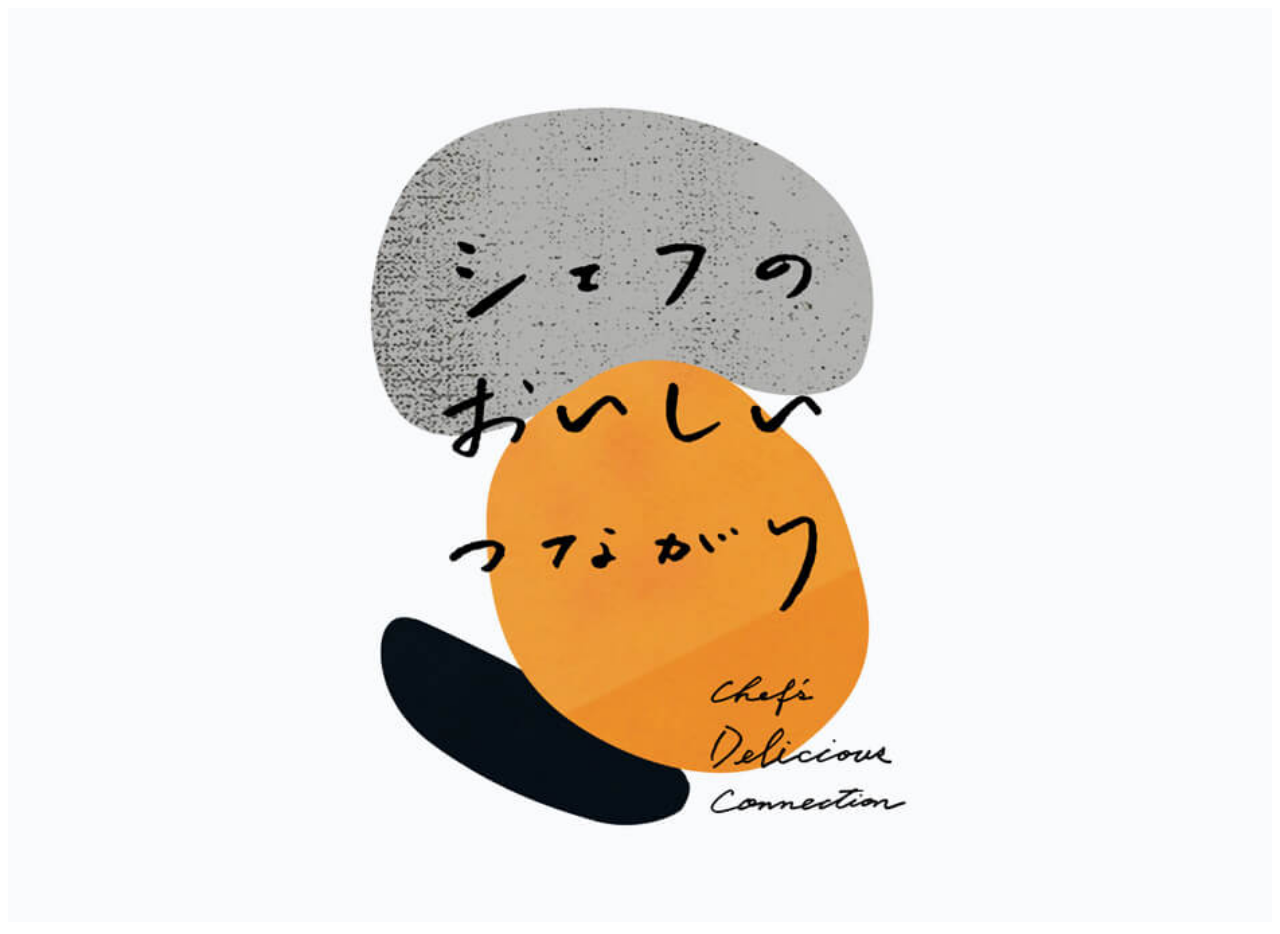
==== index/templates/index.html @ c1df8cbb "寫入首頁設定" ====
<!DOCTYPE html>
<html lang="en">

<head>
    <meta charset="UTF-8">
    <meta http-equiv="X-UA-Compatible" content="IE=edge">
    <meta name="viewport" content="width=device-width, initial-scale=1.0">
    <title>Document</title>
    <link rel="stylesheet" href="/static/css/index.css">
    <!-- <link rel="stylesheet" href="{% static 'css/index.css' %}"> -->
</head>

<body>
    <div id="main">
        <img src="/static/images/picture01.jpg" alt="">
    </div>
</body>

</html>
---- static/css/index.css ----
#main img{
    width: 100%;
    height: 100%;
    background-size:cover;
}
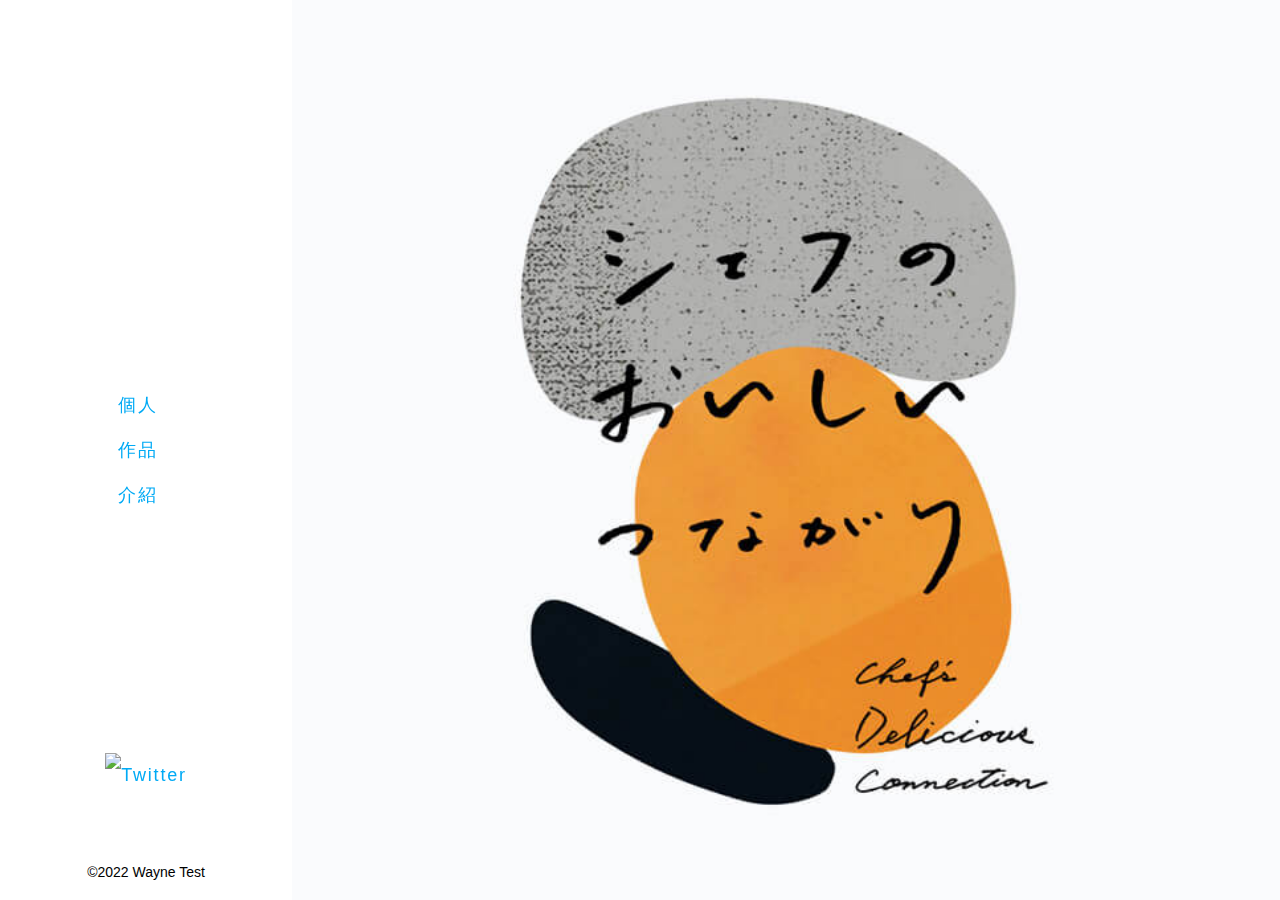
==== commit ec4e02fd: "完成個人首頁" ====
--- a/index/templates/index.html
+++ b/index/templates/index.html
@@ -6,13 +6,43 @@
     <meta http-equiv="X-UA-Compatible" content="IE=edge">
     <meta name="viewport" content="width=device-width, initial-scale=1.0">
     <title>Document</title>
+    <!-- 主要使用css -->
     <link rel="stylesheet" href="/static/css/index.css">
+    <!-- reset css -->
+    <link rel="stylesheet" href="/static/css/reset.css">
     <!-- <link rel="stylesheet" href="{% static 'css/index.css' %}"> -->
+    <!-- font family -->
+    <link href="https://fonts.googleapis.com/css2?family=Lily+Script+One&display=swap" rel="stylesheet">
 </head>
 
-<body>
-    <div id="main">
-        <img src="/static/images/picture01.jpg" alt="">
+<body class="top op">
+    <div id="wrapper">
+        <div class="menu anim-item">
+            <div>
+                <ul class="btns">
+                    <li class="anim-fade anim-delay-1"><a href="#">個人</a></li>
+                    <li class="anim-fade anim-delay-2"><a href="#">作品</a></li>
+                    <li class="anim-fade anim-delay-3"><a href="#">介紹</a></li>
+                </ul>
+                <footer class="footer">
+                    <a href="" target="_blank" class="anim-fade anim-delay-6">
+                        <img src="https://tenkinoko.com/assets/images/common/nav-ot.png" alt="Twitter">
+                    </a>
+                    <ul class="share anim-fade anim-delay-7">
+                        <li><a href="#"><img src="https://tenkinoko.com/assets/images/common/share-fb.png" alt=""></a>
+                        </li>
+                        <li><a href="#"><img src="https://tenkinoko.com/assets/images/common/share-line.png" alt=""></a>
+                        </li>
+                        <li><a href="#"><img src="https://tenkinoko.com/assets/images/common/share-tw.png" alt=""></a>
+                        </li>
+                    </ul>
+                    <small><span style="font-size: 14px;">&copy;</span>2022 Wayne Test</small>
+                </footer>
+            </div>
+        </div>
+        <div class="main" id="top">
+            <div class="v op-item active"></div>
+        </div>
     </div>
 </body>
 
--- a/static/css/index.css
+++ b/static/css/index.css
@@ -1,5 +1,108 @@
-#main img{
+body,
+html {
+    height: 100%;
+}
+
+#wrapper {
+    display: flex;
+    overflow: hidden;
+    height: 100%;
+}
+
+.menu {
+    display: flex;
+    position: relative;
+    text-align: center;
+    /* transition: all 0.5s cubic-bezier(0.73, 0.02, 0.36, 0.99) 0s; */
+    width: calc((365 / 1600) * 100%);
+    align-items: center;
+    justify-content: center;
+}
+
+.menu .btns {
+    transition: all .5s ease 0s;
+    transform: translate(-20%);
+}
+
+.menu a{
+    color: #00aaf5;
+    font-size: 18px;
+    letter-spacing: .1em;
+    line-height: 2.5em;
+    transition: all .5s ease 0s;
+}
+
+.anim-item .anim-fade {
+    backface-visibility: hidden;
+    opacity: 1;
+    transform: translate3d(0, 0, 0);
+    transition: opacity 1s ease 0s, transform 3s cubic-bezier(0.19, 1, 0.22, 1) 0s, -webkit-transform 3s cubic-bezier(0.19, 1, 0.22, 1) 0s;
+}
+
+.anim-delay-1{
+    transition-delay:0.1s !important;
+}
+
+.anim-delay-2{
+    transition-delay:0.2s !important;
+}
+
+.anim-delay-3{
+    transition-delay:0.3s !important;
+}
+
+.footer{
+    padding-bottom: 20px;
+    position: absolute;
+    transition: all .5s ease 0s;
+    bottom: 0;
+    left: 0;
     width: 100%;
-    height: 100%;
-    background-size:cover;
+}
+
+.anim-item .anim-fade{
+    backface-visibility: hidden;
+    opacity: 1;
+    transform: translate3d(0px, 0px, 0px);
+}
+
+.share{
+    background: url(https://tenkinoko.com/assets/images/common/share.png) no-repeat 18px center;
+    display: block;
+    margin: 16px auto 5px;
+    padding-left: 45px;
+    width: 177px;
+}
+
+.share li{
+    display: inline-block;
+    padding-left: 16px;
+    line-height: 0;
+}
+
+small {
+    font-size: 14px;
+}
+
+.main {
+    background: #1840a5;
+    position: relative;
+    width: calc((1235 / 1600) * 100%);
+}
+
+.op .v {
+    transition: all 10s cubic-bezier(0.73 0.02 0.29 1) 0s !important;
+}
+
+.main .v{
+    background: url(/static/images/picture01.jpg) no-repeat center center;
+    background-size: cover;
+    display: block;
+    position: absolute;
+    transform: translate(0%, -50%);
+    top: 50%;
+    left: 0;
+    width: 100%;
+    min-height: 100vh;
+    backface-visibility: hidden;
 }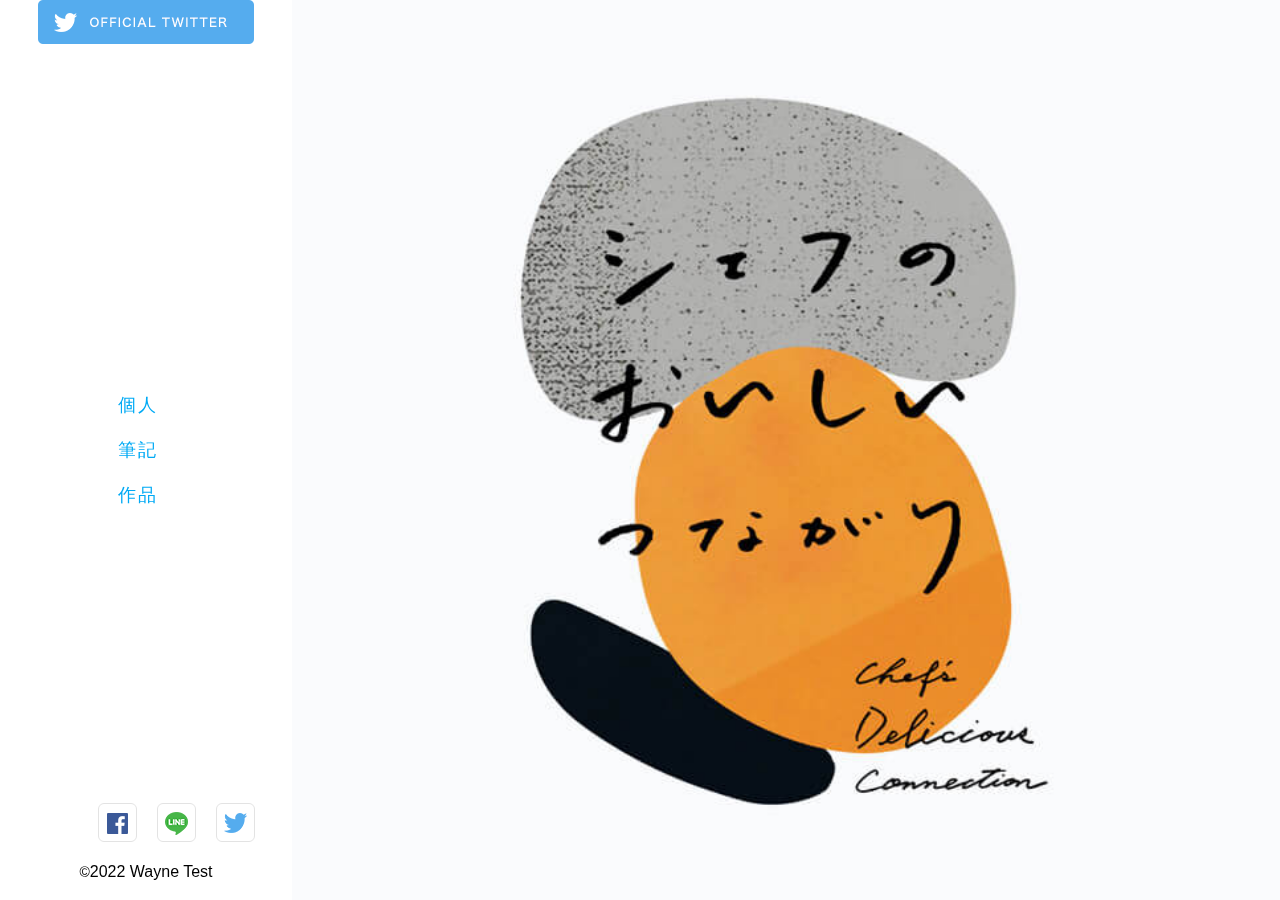
==== commit 3f0eb7d7: "修改ico路徑" ====
--- a/index/templates/index.html
+++ b/index/templates/index.html
@@ -9,7 +9,7 @@
     <!-- 主要使用css -->
     <link rel="stylesheet" href="/static/css/index.css">
     <!-- reset css -->
-    <link rel="stylesheet" href="/static/css/reset.css">
+    <link rel="stylesheet" href="/static/css/reset1.css">
     <!-- <link rel="stylesheet" href="{% static 'css/index.css' %}"> -->
     <!-- font family -->
     <link href="https://fonts.googleapis.com/css2?family=Lily+Script+One&display=swap" rel="stylesheet">
@@ -21,19 +21,19 @@
             <div>
                 <ul class="btns">
                     <li class="anim-fade anim-delay-1"><a href="#">個人</a></li>
-                    <li class="anim-fade anim-delay-2"><a href="#">作品</a></li>
-                    <li class="anim-fade anim-delay-3"><a href="#">介紹</a></li>
+                    <li class="anim-fade anim-delay-2"><a href="#">筆記</a></li>
+                    <li class="anim-fade anim-delay-3"><a href="#">作品</a></li>
                 </ul>
                 <footer class="footer">
-                    <a href="" target="_blank" class="anim-fade anim-delay-6">
-                        <img src="https://tenkinoko.com/assets/images/common/nav-ot.png" alt="Twitter">
+                    <a href="#" target="_blank" class="anim-fade anim-delay-3">
+                        <img src="/static/images/Twitter_link.png" alt="Twitter">
                     </a>
                     <ul class="share anim-fade anim-delay-7">
-                        <li><a href="#"><img src="https://tenkinoko.com/assets/images/common/share-fb.png" alt=""></a>
+                        <li><a href="#"><img src="/static/images/Fb_ico.png" alt="facebook"></a>
                         </li>
-                        <li><a href="#"><img src="https://tenkinoko.com/assets/images/common/share-line.png" alt=""></a>
+                        <li><a href="#"><img src="/static/images/Line_ico.png" alt="line"></a>
                         </li>
-                        <li><a href="#"><img src="https://tenkinoko.com/assets/images/common/share-tw.png" alt=""></a>
+                        <li><a href="#"><img src="/static/images/Twitter_ico.png" alt="twitter"></a>
                         </li>
                     </ul>
                     <small><span style="font-size: 14px;">&copy;</span>2022 Wayne Test</small>
@@ -41,7 +41,7 @@
             </div>
         </div>
         <div class="main" id="top">
-            <div class="v op-item active"></div>
+            <div class="view"></div>
         </div>
     </div>
 </body>
--- a/static/css/index.css
+++ b/static/css/index.css
@@ -90,11 +90,7 @@
     width: calc((1235 / 1600) * 100%);
 }
 
-.op .v {
-    transition: all 10s cubic-bezier(0.73 0.02 0.29 1) 0s !important;
-}
-
-.main .v{
+.main .view{
     background: url(/static/images/picture01.jpg) no-repeat center center;
     background-size: cover;
     display: block;
--- a/static/css/reset1.css
+++ b/static/css/reset1.css
@@ -0,0 +1,49 @@
+html, body, div, span, applet, object, iframe,
+h1, h2, h3, h4, h5, h6, p, blockquote, pre,
+a, abbr, acronym, address, big, cite, code,
+del, dfn, em, img, ins, kbd, q, s, samp,
+small, strike, strong, sub, sup, tt, var,
+b, u, i, center,
+dl, dt, dd, ol, ul, li,
+fieldset, form, label, legend,
+table, caption, tbody, tfoot, thead, tr, th, td,
+article, aside, canvas, details, embed, 
+figure, figcaption, footer, header, hgroup, 
+menu, nav, output, ruby, section, summary,
+time, mark, audio, video {
+	margin: 0;
+	padding: 0;
+	border: 0;
+	font-size: 100%;
+	font: inherit;
+	vertical-align: baseline;
+	font-family: 'Noto Sans TC', sans-serif;
+}
+/* HTML5 display-role reset for older browsers */
+article, aside, details, figcaption, figure, 
+footer, header, hgroup, menu, nav, section {
+	display: block;
+}
+body {
+	line-height: 1;
+}
+ol, ul {
+	list-style: none;
+}
+blockquote, q {
+	quotes: none;
+}
+blockquote:before, blockquote:after,
+q:before, q:after {
+	content: '';
+	content: none;
+}
+table {
+	border-collapse: collapse;
+	border-spacing: 0;
+}
+
+a{
+    text-decoration: none;
+}
+
